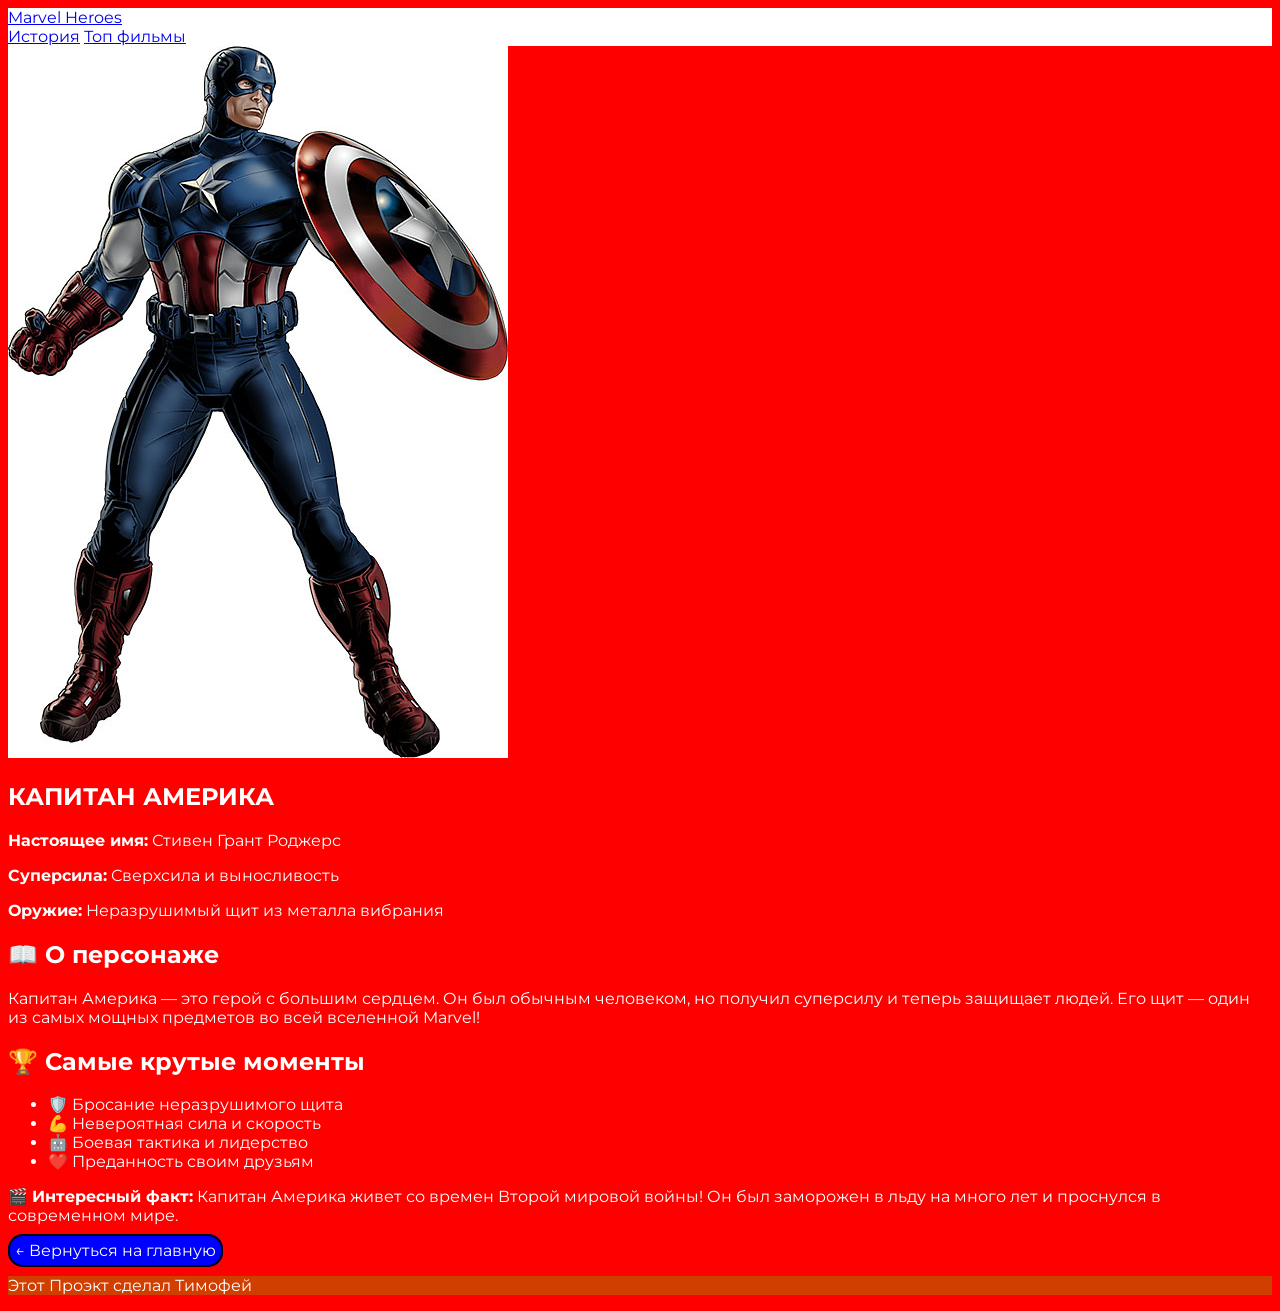
==== captain.html @ 1ce766b9 "Додано код проекту" ====
<!DOCTYPE html>
<html lang="en">

<head>
    <meta charset="UTF-8">
    <meta name="viewport" content="width=device-width, initial-scale=1.0">
    <title>Marvel Heroes</title>
    <link rel="stylesheet" href="captain.css">
</head>

<body>
    <header>
        <a href="index.html" class="logo">Marvel Heroes</a>
        <nav class="nav">
            <a href="history.html">История</a>
            <a href="top.html">Топ фильмы</a>
        </nav>
    </header>
    <main>
        <section class="hero-detail">
            <div class="hero-detail-container">
                <div class="hero-detail-image">
                    <img src="img/Captain-America-Marvel-Comics-Avengers-Steve-Rogers-r.jpg" alt="captain">
                </div>
                <div class="hero-detail-content">
                    <h1>КАПИТАН АМЕРИКА</h1>
                    <p><strong>Настоящее имя:</strong> Стивен Грант Роджерс</p>
                    <p><strong>Суперсила:</strong> Сверхсила и выносливость</p>
                    <p><strong>Оружие:</strong> Неразрушимый щит из металла вибрания</p>
                    
                    <h2>📖 О персонаже</h2>
                    <p>Капитан Америка — это герой с большим сердцем. Он был обычным человеком, но получил суперсилу и теперь защищает людей. Его щит — один из самых мощных предметов во всей вселенной Marvel!</p>
                    
                    <h2>🏆 Самые крутые моменты</h2>
                    <ul>
                        <li>🛡️ Бросание неразрушимого щита</li>
                        <li>💪 Невероятная сила и скорость</li>
                        <li>🤖 Боевая тактика и лидерство</li>
                        <li>❤️ Преданность своим друзьям</li>
                    </ul>
                    
                    <p class="fun-fact">🎬 <strong>Интересный факт:</strong> Капитан Америка живет со времен Второй мировой войны! Он был заморожен в льду на много лет и проснулся в современном мире.</p>
                    
                    <a href="index.html" class="button">← Вернуться на главную</a>
                </div>


            </div>
        </section>
    </main>
    <footer>
        <p>Этот Проэкт сделал Тимофей</p>
    </footer>
</body>

</html>
---- captain.css ----
@import url('https://fonts.googleapis.com/css2?family=Montserrat:ital,wght@0,100..900;1,100..900&display=swap');
body{
    font-family: "Montserrat", sans-serif;
    background-color: red;
    color:white;

}
.button{
   border-radius: 15px; 
   border: 2px solid black;
   background-color: blue;
   color: rgb(255, 255, 255);
   padding: 5px;
   text-decoration: none;
}
header{
    background-color: hsl(0, 0%, 100%);
}
main{

}
footer{
    background-color: rgb(209, 63, 0);
}
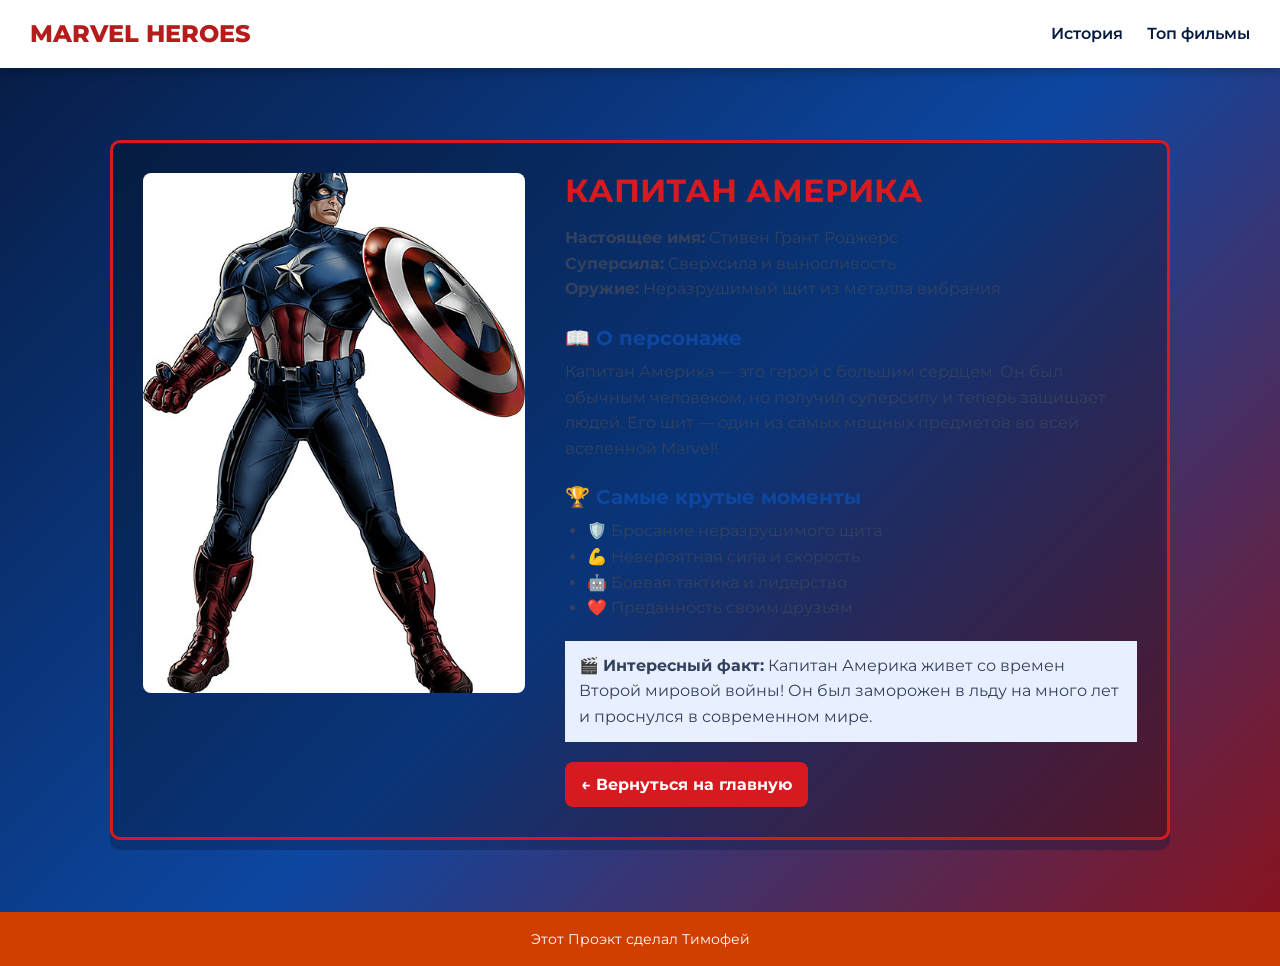
==== commit de6f2b03: "123" ====
--- a/captain.html
+++ b/captain.html
@@ -5,7 +5,7 @@
     <meta charset="UTF-8">
     <meta name="viewport" content="width=device-width, initial-scale=1.0">
     <title>Marvel Heroes</title>
-    <link rel="stylesheet" href="captain.css">
+    <link rel="stylesheet" href="style.css">
 </head>
 
 <body>
--- a/style.css
+++ b/style.css
@@ -0,0 +1,292 @@
+@import url('https://fonts.googleapis.com/css2?family=Montserrat:ital,wght@0,100..900;1,100..900&display=swap');
+
+* {
+    margin: 0;
+    padding: 0;
+    box-sizing: border-box;
+}
+
+html {
+    scroll-behavior: smooth;
+}
+
+body {
+    font-family: "Montserrat", sans-serif;
+    background: linear-gradient(135deg, #071b42, #0d47a1 52%, #8f1018);
+    color: #ffffff;
+    display: flex;
+    flex-direction: column;
+    min-height: 100vh;
+    line-height: 1.6;
+}
+
+
+
+header {
+    position: relative;
+    z-index: 1;
+    background-color: white;
+    padding: 15px 30px;
+    display: flex;
+    border-bottom: #d71920;
+    justify-content: space-between;
+    align-items: center;
+    box-shadow: 0 4px 10px rgba(0, 0, 0, 0.2);
+}
+
+.logo {
+    font-size: 24px;
+    font-weight: 800;
+    color: #b71c1c;
+    text-decoration: none;
+    text-transform: uppercase;
+}
+
+.nav a {
+    color: #071b42;
+    text-decoration: none;
+    margin-left: 20px;
+    font-weight: 600;
+    transition: color 0.3s ease;
+}
+
+.nav a:hover {
+    color: #b71c1c;
+}
+
+main {
+    position: relative;
+    z-index: 0;
+    flex: 1;
+    padding: clamp(32px, 6vw, 72px) 20px;
+    width: min(1100px, 100%);
+    margin: 0 auto;
+
+}
+
+main>h1,
+.hero-section h1 {
+    color: #ffffff;
+    text-align: center;
+    font-size: clamp (30px, 6vw, 58px);
+    line-height: 1.1;
+    text-shadow: 3px 3px 0 #8f1018;
+}
+
+.hero-section {
+    padding: clamp(20px, 5vw, 58px) 10px 44px;
+    animation: rise 0.7s ease both;
+}
+
+.hero-subtitle {
+    color: #ffffff;
+    text-align: center;
+    font-size: 16px;
+    margin-top: 12px;
+}
+
+.heroes-grid {
+    display: grid;
+    grid-template-columns: repeat(3, 1fr);
+    gap: 24px;
+
+}
+
+.hero-mini,
+.history-card,
+.hero-detail-container {
+    background: #f5f7fb;
+    border: 3px solid #d71920;
+    border-radius: 10px;
+    box-shadow: 0 10px 0 rgba(7, 27, 66, 0.35);
+}
+
+.hero-mini {
+    overflow: hidden;
+    padding-bottom: 20px;
+    text-align: center;
+    animation: rise 0.7s ease both;
+}
+
+.hero-mini:nth-child(2) {
+    animation-delay: 0.12s;
+}
+
+.hero-mini:nth-child(3) {
+    animation-delay: 0.24s;
+}
+
+.hero-mini-image {
+    height: 300px;
+    padding: 12px;
+    overflow: hidden;
+    background: #f5f7fb;
+}
+
+.hero-mini-image img {
+    width: 100%;
+    height: 100%;
+    object-fit: contain;
+    transition: transform 0.4s ease;
+}
+
+.hero-mini:hover .hero-mini-image img {
+    transform: scale(1.08);
+}
+
+.hero-mini h3 {
+    color: #071b42;
+    margin: 15px 8px;
+    font-size: 21px;
+}
+
+.history-card {
+    margin: 22px 0;
+    padding: 22px 26px;
+    animation: rise 0.6s ease both;
+}
+
+.history-card h2 {
+    color: var(--red);
+    margin-bottom: 8px;
+}
+
+.history-card p {
+    color: #33415d;
+}
+
+.hero-detail-container {
+    display: grid;
+    grid-template-columns: minmax(260px, 0.8fr) 1.2fr;
+    gap: 40px;
+    background-color: rgba(0, 0, 0, 0.25);
+    padding: 30px;
+    animation: rise 0.7s ease both;
+}
+
+.hero-detail-image,
+.hero-detail-content:first-child {
+    display: flex;
+    justify-content: center;
+}
+
+.hero-detail-image img,
+.hero-detail-content:first-child img {
+    width: 100%;
+    max-width: 390px;
+    max-height: 520px;
+    object-fit: cover;
+    border: 5px solid var(--blue);
+    border-radius: 8px;
+    display: block;
+    box-shadow: 8px 8px 0 var(--red);
+}
+
+.hero-detail-content h1 {
+    color: #d71920;
+    line-height: 1.15;
+    font-size: 32px;
+    margin-bottom: 15px;
+}
+
+.hero-detail-content h2 {
+    font-size: 20px;
+    margin-top: 20px;
+    padding-bottom: 5px;
+    color: #0d47a1;
+}
+
+.hero-detail-content p,
+.hero-detail-content li {
+    color: #33415d;
+}
+
+.hero-detail-content ul {
+    padding-left: 22px;
+}
+
+.fun-fact {
+    border-left: 5px solid var(--red);
+    background: #e8efff;
+    padding: 12px 14px;
+    margin: 20px 0;
+}
+
+.button {
+    display: inline-block;
+    border: 2px solid var(--blue-dark);
+    border-radius: 8px;
+    background: #d71920;
+    color: #fff;
+    padding: 10px 16px;
+    font-weight: 700;
+    text-decoration: none;
+    transition: transform 0.2s ease, background 0.2s ease, box-shadow 0.2s ease;
+}
+
+.button:hover,
+.button:focus-visible {
+    background: #0d47a1;
+    transform: translateY(-3px);
+    box-shadow: 0 7px 0 rgba(7, 27, 66, 0.35);
+}
+
+.button:focus-visible,
+.nav a:focus-visible,
+.logo:focus-visible {
+    outline: 3px solid #ffd83d;
+    outline-offset: 3px;
+}
+
+footer {
+    background-color: rgb(209, 63, 0);
+    text-align: center;
+    padding: 16px;
+    position: relative;
+    z-index: 1;
+    color: #ffffff;
+    font-size: 14px;
+}
+
+@keyframes rise {
+    from {
+        opacity: 0;
+        transform: translateY(18px);
+    }
+
+    to {
+        opacity: 1;
+        transform: translateY(0);
+    }
+}
+
+@media (max-width: 720px) {
+    header {
+        align-items: flex-start;
+        flex-direction: column;
+    }
+
+    .heroes-grid,
+    .hero-detail-container {
+        grid-template-columns: 1fr;
+    }
+
+    .hero-mini-image {
+        height: 270px;
+    }
+
+    .hero-detail-content:first-child img {
+        max-height: 380px;
+    }
+}
+
+@media (prefers-reduced-motion: reduce) {
+
+    *,
+    *::before,
+    *::after {
+        animation-duration: 0.01ms !important;
+        transition-duration: 0.01ms !important;
+        scroll-behavior: auto !important;
+    }
+}
